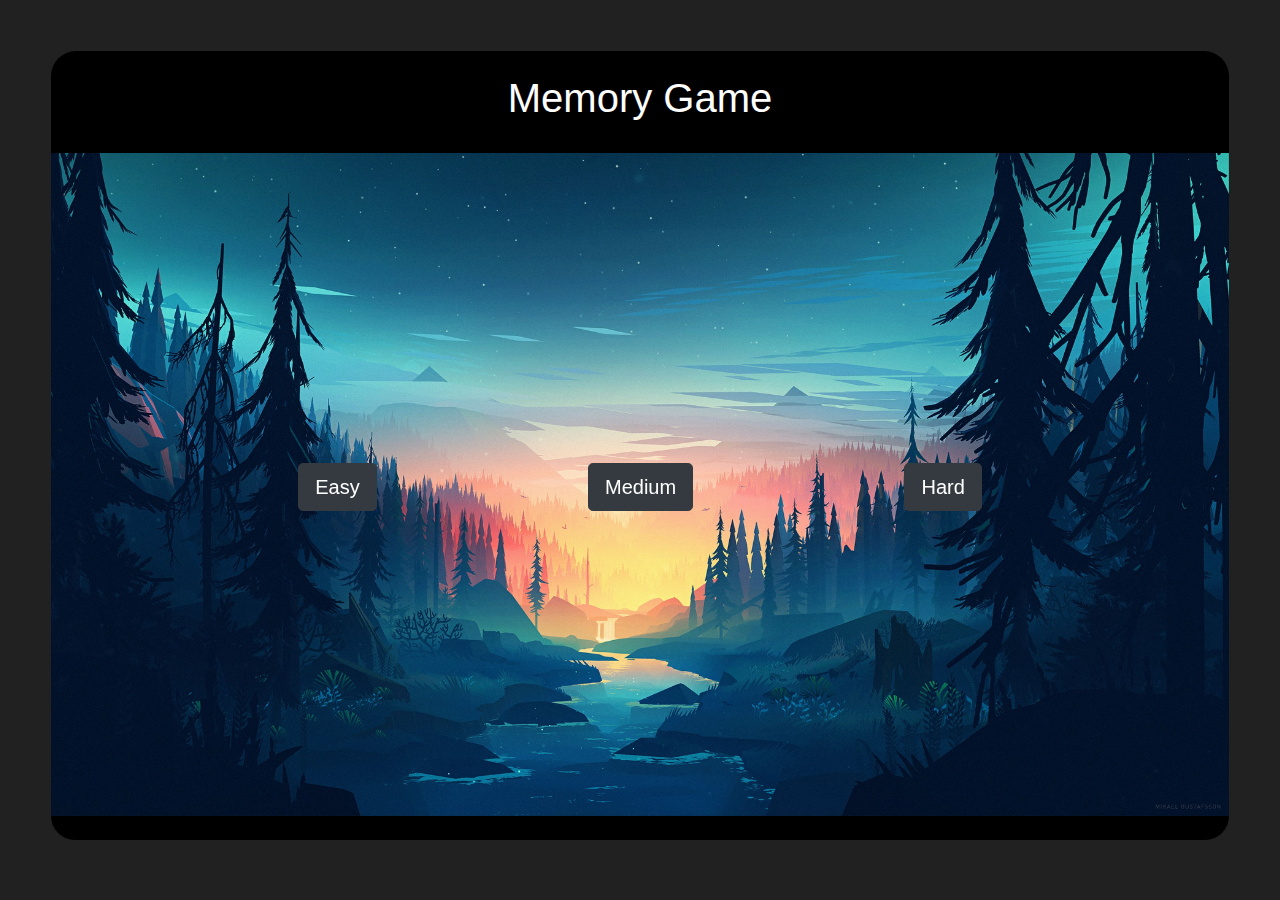
==== templates/index.html @ 085567f1 "index page made -- animations and images added" ====
<!DOCTYPE html>
<html lang="en">
  <head>
    <meta charset="UTF-8" />
    <meta name="viewport" content="width=device-width, initial-scale=1.0" />
    <meta http-equiv="X-UA-Compatible" content="ie=edge" />

    <link rel="stylesheet" href="https://maxcdn.bootstrapcdn.com/bootstrap/4.0.0/css/bootstrap.min.css" integrity="sha384-Gn5384xqQ1aoWXA+058RXPxPg6fy4IWvTNh0E263XmFcJlSAwiGgFAW/dAiS6JXm" crossorigin="anonymous">

    <link rel="stylesheet" type="text/css" href="../css/memory.css" />
    
    <script src="https://code.jquery.com/jquery-3.2.1.slim.min.js" integrity="sha384-KJ3o2DKtIkvYIK3UENzmM7KCkRr/rE9/Qpg6aAZGJwFDMVNA/GpGFF93hXpG5KkN" crossorigin="anonymous"></script>
    <script src="https://cdnjs.cloudflare.com/ajax/libs/popper.js/1.12.9/umd/popper.min.js" integrity="sha384-ApNbgh9B+Y1QKtv3Rn7W3mgPxhU9K/ScQsAP7hUibX39j7fakFPskvXusvfa0b4Q" crossorigin="anonymous"></script>
    <script src="https://maxcdn.bootstrapcdn.com/bootstrap/4.0.0/js/bootstrap.min.js" integrity="sha384-JZR6Spejh4U02d8jOt6vLEHfe/JQGiRRSQQxSfFWpi1MquVdAyjUar5+76PVCmYl" crossorigin="anonymous"></script>

    <script src="https://ajax.googleapis.com/ajax/libs/jquery/3.4.1/jquery.min.js"></script>
    <script src="../js/index.js"></script>
    <title>Memory Game</title>
  </head>
  <body>
    
    <div id="main">
    <div class="game-outer-wrapper">
      <header class="header-area"><h1>Memory Game</h1></header>
    
      <div id="background-carousel-landscape" class="carousel slide" data-ride="carousel">
        <div class="wallpaper-wrapper carousel-inner">
          <div class="carousel-item active">
            <img class="d-block w-100" src="../assets/images/3b8ad2c7b1be2caf24321c852103598a.jpg" alt="First slide">
          </div>
          <div class="carousel-item">
            <img class="d-block w-100" src="../assets/images/5gMPrBEm3ienyaYZR9ZEer76aaPtJ-lHo7hKHILg0Zo.png" alt="Second slide">
          </div>
        </div>
        <div class="options-wrapper">
          <button type="button" class="button-grow option-btn btn btn-dark btn-lg">Easy</button>
          <button type="button" class="button-grow option-btn btn btn-dark btn-lg">Medium</button>
          <button type="button" class="button-grow option-btn btn btn-dark btn-lg">Hard</button>
        </div>
      </div>

      <div id="background-carousel-portrait" class="carousel slide" data-ride="carousel">
        <div class="wallpaper-wrapper carousel-inner">
          <div class="carousel-item active">
            <img class="d-block w-100" src="../assets/images/pngtree-creative-cartoon-nature-landscape-synthetic-background-image_198575.jpg" alt="First slide">
          </div>
          <div class="carousel-item">
            <img class="d-block w-100" src="../assets/images/sky-stars-night-landscape-dark.jpg" alt="Second slide">
          </div>
        </div>
        <div class="options-wrapper">
          <button type="button" class="option-btn btn btn-dark btn-lg">Easy</button>
          <button type="button" class="option-btn btn btn-dark btn-lg">Medium</button>
          <button type="button" class="option-btn btn btn-dark btn-lg">Hard</button>
        </div>
      </div>
      <footer class="footer-area"></footer>
    </div>
    </div>
    
    <!-- <script src="memory.js"></script> -->
    
    <!-- <script src="../js/jquery.flip.min.js"></script> --> 
  </body>
  
</html>
---- css/memory.css ----
* {
  padding: 1%;
  margin: 0;
}

.gameblock {
  margin: 5% 0% 0% 0%;
  display: flex;
  flex-direction: column;
  justify-content: space-evenly;
  height: -moz-max-content;
}
.header-area {
  background-color: black;
  color: white;
  display: flex;
  justify-content: center;
  align-items: center;
  border-top-left-radius: 25px;
  border-top-right-radius: 25px;
}

.footer-area {
  background-color: black;
  color: white;
  display: flex;
  justify-content: center;
  align-items: center;
  border-bottom-left-radius: 25px;
  border-bottom-right-radius: 25px;
}

.item-area {
  background-color: black;
  border: 2px solid yellow;
  height: 7rem;
  width: 7rem;
}
.blockarea {
  display: flex;
  justify-content: space-evenly;

  flex-direction: column;
  height: -moz-fit-content;
}
.gamedivlines {
  display: flex;
  justify-content: space-evenly;
}
.button-area {
  display: flex;
  justify-content: space-evenly;
}

.flip {
  height: 113px;
  width: 114px;
  margin: 0 auto;
}
.flip .item-area {
  width: 114px;
  height: 7rem;
}
.flip .back {
  background: #2184cd;
  color: #fff;
  text-align: center;
}

.game-outer-wrapper{
  border: 1px solid #212121;
}

#background-carousel-landscape,#background-carousel-portrait,
.wallpaper-wrapper,.carousel-item,.d-block{
  padding:0%;
}

body{
  background: #212121;
} 

.first-slide-landscape{
background-image: url("./images/3b8ad2c7b1be2caf24321c852103598a.jpg")
}

.second-slide-landscape{
  background-image: url("./images/5gMPrBEm3ienyaYZR9ZEer76aaPtJ-lHo7hKHILg0Zo.png")
  }

.options-wrapper{
  position: absolute;
  display: flex;
  justify-content: space-between;
  width: 60%;
  top:45%;
}

#background-carousel-landscape,#background-carousel-portrait{
  display:flex;
  align-items: center;
  justify-content: center;
}

@media screen and (max-width: 600px){
  .options-wrapper{
    flex-direction: column;
    justify-content: space-between;
    height: 40%;
    top:28%;
  }
  
}

.button-shake {
  animation:button-shake 0.5s ;
  -moz-animation:button-shake 0.5s ;
  -webkit-animation:button-shake 0.5s ;
  -o-animation:button-shake 0.5s ;
  border-radius:5px;
  -webkit-border-radius:5px;
  transition:transform .5s;
}
 .button-grow{
  transition: transform .2s; 
}

.button-grow:hover {
  transform: scale(1.5);
}

  @keyframes button-shake
  {
    0% {transform: translateX(0px);}
    25% {transform: translateX(2px);}
    50% {transform: translateX(0px);}
    75% {transform: translateX(-2px);}
    100% {transform: translateX(0px);}
  }
  
  @-webkit-keyframes button-shake
  {
    0% {-webkit-transform: translateX(0px);}
    25% {-webkit-transform: translateX(2px);}
    50% {-webkit-transform: translateX(0px);}
    75% {-webkit-transform: translateX(-2px);}
    100% {-webkit-transform: translateX(0px);}
  } 
  
  @-moz-keyframes button-shake
  {
    0% {-moz-transform: translateX(0px);}
    25% {-moz-transform: translateX(2px);}
    50% {-moz-transform: translateX(0px);}
    75% {-moz-transform: translateX(-2px);}
    100% {-moz-transform: translateX(0px);}
    }
  
  @-o-keyframes button-shake
  {
    0% {transform: translateX(0px);}
    25% {transform: translateX(2px);}
    50% {transform: translateX(0px);}
    75% {transform: translateX(-2px);}
    100% {transform: translateX(0px);}
    }
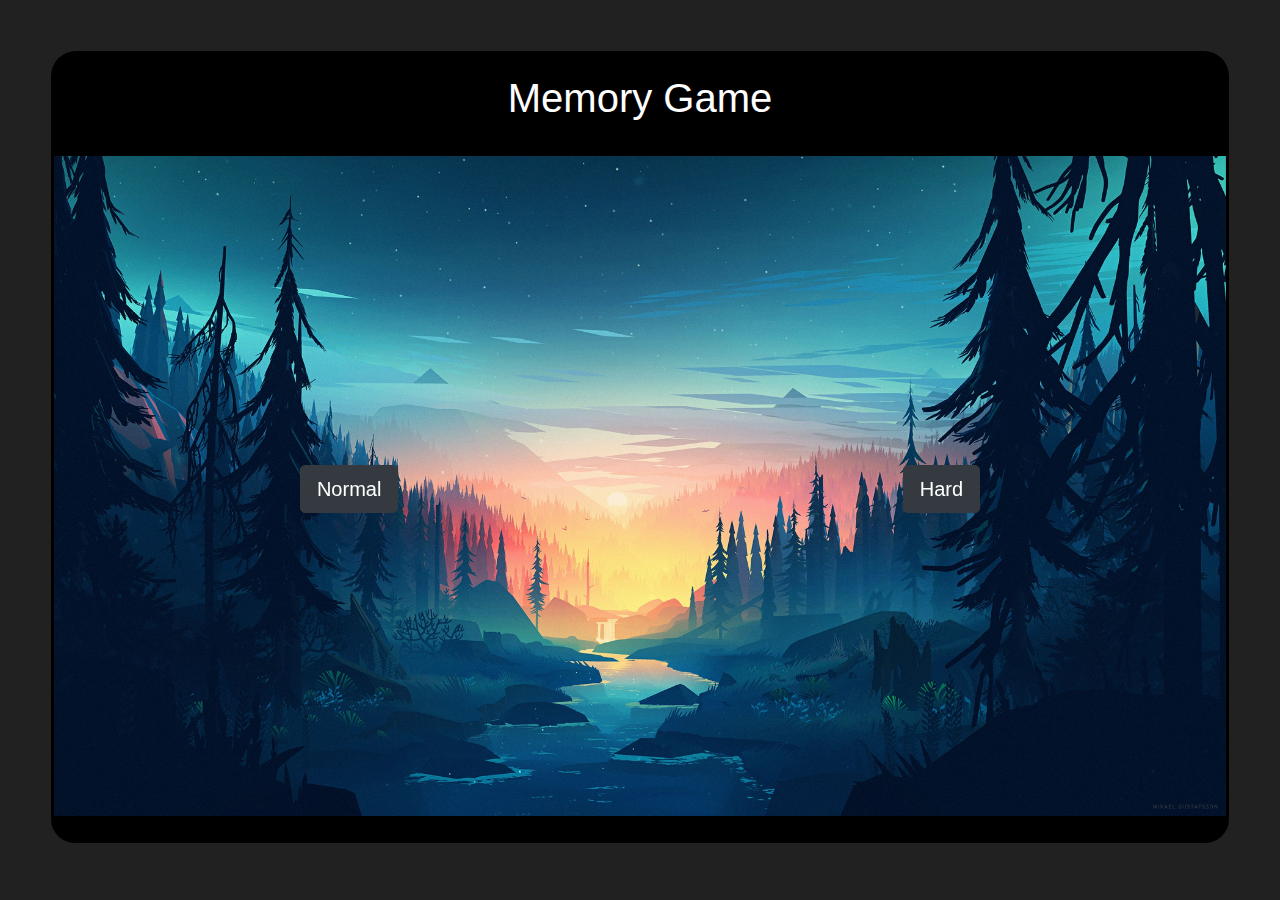
==== commit 0f936e98: "all the functionalities added and tested" ====
--- a/templates/index.html
+++ b/templates/index.html
@@ -14,7 +14,8 @@
     <script src="https://maxcdn.bootstrapcdn.com/bootstrap/4.0.0/js/bootstrap.min.js" integrity="sha384-JZR6Spejh4U02d8jOt6vLEHfe/JQGiRRSQQxSfFWpi1MquVdAyjUar5+76PVCmYl" crossorigin="anonymous"></script>
 
     <script src="https://ajax.googleapis.com/ajax/libs/jquery/3.4.1/jquery.min.js"></script>
-    <script src="../js/index.js"></script>
+    <script type="module"  src="../js/index.js"></script>
+    <!-- <script src="../js/jquery.flip.min.js"></script> -->
     <title>Memory Game</title>
   </head>
   <body>
@@ -33,9 +34,9 @@
           </div>
         </div>
         <div class="options-wrapper">
-          <button type="button" class="button-grow option-btn btn btn-dark btn-lg">Easy</button>
-          <button type="button" class="button-grow option-btn btn btn-dark btn-lg">Medium</button>
-          <button type="button" class="button-grow option-btn btn btn-dark btn-lg">Hard</button>
+          <button type="button" class="button-grow option-btn btn btn-dark btn-lg" data-size='4' data-mode='norm'>Normal</button>
+          <button type="button" class="button-grow option-btn btn btn-dark btn-lg" data-size='4' data-mode='hard'>Hard</button>
+          <!-- <button type="button" class="button-grow option-btn btn btn-dark btn-lg" data-size='4'>Hard</button> -->
         </div>
       </div>
 
@@ -49,19 +50,28 @@
           </div>
         </div>
         <div class="options-wrapper">
-          <button type="button" class="option-btn btn btn-dark btn-lg">Easy</button>
-          <button type="button" class="option-btn btn btn-dark btn-lg">Medium</button>
-          <button type="button" class="option-btn btn btn-dark btn-lg">Hard</button>
+          <button type="button" data-size='4' data-mode='norm' class="option-btn btn btn-dark btn-lg">Normal</button>
+          <!-- <button type="button" class="option-btn btn btn-dark btn-lg">Medium</button> -->
+          <button type="button" data-size='4' data-mode='hard' class="option-btn btn btn-dark btn-lg">Hard</button>
         </div>
       </div>
       <footer class="footer-area"></footer>
     </div>
     </div>
-    
-    <!-- <script src="memory.js"></script> -->
-    
-    <!-- <script src="../js/jquery.flip.min.js"></script> --> 
   </body>
-  
+  <div class="modal" id="modal_score" role="dialog">
+    <div class="modal-dialog modal-dialog-centered" role="document">
+        <div class="modal-content" >
+            <div class="modal-header">
+                <h5 class="modal-title">
+                </h5>
+            </div>
+            <div class="modal-body" id="modal_cont">
+            </div>
+        </div>
+    </div>
+</div>
+<audio id="myAudio" preload="auto">
+</audio>
 </html>
 
--- a/css/memory.css
+++ b/css/memory.css
@@ -32,40 +32,41 @@
 
 .item-area {
   background-color: black;
-  border: 2px solid yellow;
-  height: 7rem;
-  width: 7rem;
-}
+  border: 1px solid yellow;
+  height: 6rem;
+  width: 5rem;
+  margin: auto auto;
+  cursor:pointer;
+  transition: transform .5s;
+}
+
+.block-size{
+  height: 6rem;
+  width: 5rem;
+}
+
+/* .front:hover{
+  transform: scale(1.2);
+} */
+
 .blockarea {
   display: flex;
   justify-content: space-evenly;
-
   flex-direction: column;
   height: -moz-fit-content;
 }
+
 .gamedivlines {
   display: flex;
   justify-content: space-evenly;
 }
+
 .button-area {
   display: flex;
   justify-content: space-evenly;
 }
 
-.flip {
-  height: 113px;
-  width: 114px;
-  margin: 0 auto;
-}
-.flip .item-area {
-  width: 114px;
-  height: 7rem;
-}
-.flip .back {
-  background: #2184cd;
-  color: #fff;
-  text-align: center;
-}
+
 
 .game-outer-wrapper{
   border: 1px solid #212121;
@@ -100,17 +101,9 @@
   display:flex;
   align-items: center;
   justify-content: center;
-}
-
-@media screen and (max-width: 600px){
-  .options-wrapper{
-    flex-direction: column;
-    justify-content: space-between;
-    height: 40%;
-    top:28%;
-  }
-  
-}
+  border: 3px black solid;
+}
+
 
 .button-shake {
   animation:button-shake 0.5s ;
@@ -164,4 +157,146 @@
     75% {transform: translateX(-2px);}
     100% {transform: translateX(0px);}
     }
-   +   
+    .wid-variable{
+      width: 60%;
+    }
+
+    .img-adjust{
+      width: 100%;
+      height: 100%;
+    }
+
+    
+    .flip-card {
+      background-color: transparent;
+      width: 6rem;
+      height: 6rem;
+      perspective: 1000px;
+      margin: auto auto;
+    }
+
+    .flip-card-inner {
+      position: relative;
+      width: 100%;
+      height: 100%;
+      text-align: center;
+      transition: transform 0.6s;
+      transform-style: preserve-3d;
+      box-shadow: 0 4px 8px 0 rgba(231, 209, 8, 0.904);
+    }
+    
+
+    /* .flip-card:active .flip-card-inner {
+      transform: rotateY(180deg);
+    } */
+    .flip-card-front, .flip-card-back {
+      position: absolute;
+      width: 100%;
+      height: 100%;
+      -webkit-backface-visibility: hidden;
+      backface-visibility: hidden;
+    }
+
+    .flip-card-front {
+      background-color: #bbb;
+      color: black;
+      transform: rotateY(0deg);
+      /* animation-play-state: paused; */
+      /* animation-fill-mode: forwards;
+      -webkit-animation-fill-mode: forwards; */
+      transition: ease 0.5s;
+      cursor: pointer;
+    }
+    
+    .flip-card-back {
+      background-color: #2980b9;
+      color: white;
+      transform: rotateY(180deg);
+      /* animation-play-state: paused; */
+      /* animation-fill-mode: forwards;
+      -webkit-animation-fill-mode: forwards; */
+      transition: ease 0.5s;
+    }
+
+
+    .card-flip {
+      animation:card-flip 0.5s ;
+      -moz-animation:card-flip 0.5s ;
+      -webkit-animation:card-flip 0.5s ;
+      -o-animation:card-flip 0.5s ;
+      border-radius:5px;
+      -webkit-border-radius:5px;
+      transition:transform .5s;
+    -webkit-animation-fill-mode: forwards; /* Safari 4.0 - 8.0 */
+    animation-fill-mode: forwards;
+    }
+
+    @keyframes card-flip
+    {
+      0% {transform: rotateY(0deg);}
+      100% {transform: rotateY(180deg);}
+    }
+
+    .rev-card-flip {
+      animation:rev-card-flip 0.5s ;
+      -moz-animation:rev-card-flip 0.5s ;
+      -webkit-animation:rev-card-flip 0.5s ;
+      -o-animation:rev-card-flip 0.5s ;
+      border-radius:5px;
+      -webkit-border-radius:5px;
+      transition:transform .5s;
+    -webkit-animation-fill-mode: forwards; /* Safari 4.0 - 8.0 */
+    animation-fill-mode: forwards;
+    }
+
+    @keyframes rev-card-flip
+    {
+      0% {transform: rotateY(180deg);}
+      100% {transform: rotateY(0deg);}
+    }
+    
+    @-webkit-keyframes card-flip
+    {
+      0% {-webkit-transform: rotateY(0deg);}
+      100% {-webkit-transform: rotateY(180deg);}
+    } 
+    
+    @-moz-keyframes card-flip
+    {
+      0% {-moz-transform: rotateY(0deg);}
+      100% {-moz-transform: rotateY(180deg);}
+      }
+    
+    @-o-keyframes card-flip
+    {
+      0% {transform: rotateY(0deg);}
+      100% {transform: rotateY(180deg);}
+      }
+     
+    .modal-content{
+      width: 30rem; 
+      margin: auto;
+      border-radius: 28px;
+      color: white;
+      background-color: black;
+    }
+
+
+@media screen and (max-width: 600px){
+  .options-wrapper{
+    flex-direction: column;
+    justify-content: space-between;
+    height: 40%;
+    top:28%;
+  }
+  .flip-card{
+    width: 6rem;
+    height: 7rem;
+    margin: 6px 12px;
+  }
+  .wid-variable{
+    width:100%;
+  }
+  
+}